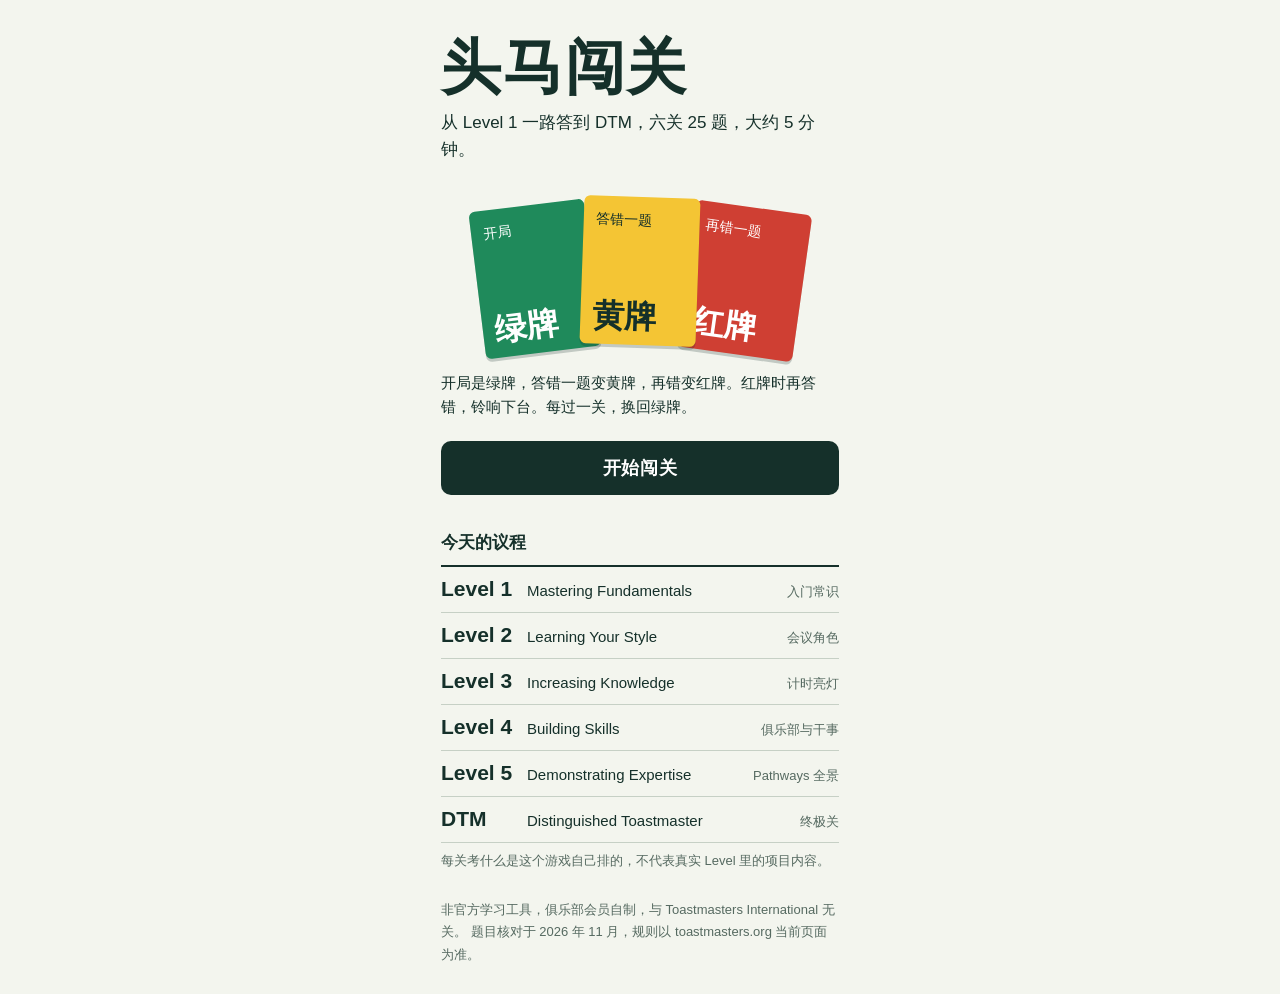
==== index.html @ 8d599dc1 "头马闯关：知识问答小游戏试玩原型" ====
<!doctype html>
<html lang="zh-CN">
<head>
<meta charset="utf-8">
<meta name="viewport" content="width=device-width, initial-scale=1, viewport-fit=cover">
<title>头马闯关：从 Level 1 答到 DTM</title>
<link rel="stylesheet" href="style.css">
</head>
<body>
<main class="app">

    <section class="screen start" id="start">
        <h1 class="start-title">头马闯关</h1>
        <p class="start-sub">从 Level 1 一路答到 DTM，六关 25 题，大约 5 分钟。</p>

        <div class="cards" aria-hidden="true">
            <div class="card card-green"><span>开局</span><b>绿牌</b></div>
            <div class="card card-yellow"><span>答错一题</span><b>黄牌</b></div>
            <div class="card card-red"><span>再错一题</span><b>红牌</b></div>
        </div>
        <p class="start-rule">
            开局是绿牌，答错一题变黄牌，再错变红牌。红牌时再答错，铃响下台。每过一关，换回绿牌。
        </p>

        <button class="primary" id="start-button" type="button">开始闯关</button>
        <p class="best" id="best" hidden></p>

        <h2 class="route-title">今天的议程</h2>
        <ol class="route" id="start-route"></ol>
        <p class="route-note">每关考什么是这个游戏自己排的，不代表真实 Level 里的项目内容。</p>

        <p class="disclaimer">
            非官方学习工具，俱乐部会员自制，与 Toastmasters International 无关。
            题目核对于 2026 年 11 月，规则以 toastmasters.org 当前页面为准。
        </p>
    </section>

    <section class="screen play" id="play" hidden>
        <header class="band" id="band" data-light="green">
            <div class="band-row">
                <div class="band-level">
                    <span class="band-code" id="band-code"></span>
                    <span class="band-name" id="band-name"></span>
                </div>
                <div class="band-light">
                    <ol class="lamps" id="lamps" aria-hidden="true">
                        <li data-lamp="green"></li>
                        <li data-lamp="yellow"></li>
                        <li data-lamp="red"></li>
                    </ol>
                    <span class="band-left" id="band-left"></span>
                </div>
            </div>
            <div class="band-row band-meta">
                <span id="band-progress"></span>
                <span id="band-combo"></span>
                <span class="band-score" id="band-score"></span>
            </div>
        </header>
        <div class="stage" id="stage"></div>
        <div class="dock" id="dock" hidden>
            <button class="primary" id="dock-button" type="button"></button>
        </div>
    </section>

    <section class="screen result" id="result" hidden>
        <div class="shot" id="shot">
            <div class="rosette-wrap" id="rosette" data-tone="green">
                <i class="tail tail-left"></i>
                <i class="tail tail-right"></i>
                <div class="rosette">
                    <div class="rosette-core">
                        <span class="rosette-top">头马闯关</span>
                        <strong class="rosette-title" id="result-title"></strong>
                        <span class="rosette-sub" id="result-sub"></span>
                    </div>
                </div>
            </div>
            <dl class="tally" id="tally"></dl>
            <p class="shot-line" id="result-line"></p>
            <p class="shot-foot" id="result-foot"></p>
        </div>
        <p class="share-hint">截图发到群里，喊人来挑战。</p>
        <button class="primary" id="again-button" type="button">再来一局</button>
        <section class="review" id="review" hidden>
            <h2 class="review-title">错题回顾</h2>
            <ol class="review-list" id="review-list"></ol>
        </section>
        <p class="disclaimer">
            非官方学习工具，与 Toastmasters International 无关。规则以 toastmasters.org 当前页面为准。
        </p>
    </section>

</main>
<script src="questions.js"></script>
<script src="game.js"></script>
</body>
</html>
---- style.css ----
:root {
    --paper: #F3F5EE;
    --sheet: #FFFFFF;
    --ink: #15302A;
    --ink-soft: #566A61;
    --rule: #C6D0C5;
    --green: #1F8A5B;
    --yellow: #F4C534;
    --red: #CF3F33;
    --sans: "PingFang SC", "HarmonyOS Sans SC", "MiSans", "Microsoft YaHei",
        "Noto Sans CJK SC", sans-serif;
    --num: "DIN Alternate", "DIN Condensed", "Avenir Next Condensed", "Roboto Condensed",
        "Arial Narrow", var(--sans);
    --kai: "Kaiti SC", "STKaiti", "KaiTi", "KaiTi_GB2312", var(--sans);
}

* { box-sizing: border-box; }
html, body { margin: 0; }
body {
    background: var(--paper);
    color: var(--ink);
    font-family: var(--sans);
    font-size: 16px;
    line-height: 1.6;
    -webkit-text-size-adjust: 100%;
}
button { font: inherit; color: inherit; cursor: pointer; -webkit-tap-highlight-color: transparent; }
button:disabled { cursor: default; }
button:focus-visible, a:focus-visible { outline: 3px solid var(--ink); outline-offset: 3px; }
[hidden] { display: none !important; }
h1, h2, p, ol, dl, dd, blockquote { margin: 0; padding: 0; }
ol { list-style: none; }

.app { max-width: 430px; margin: 0 auto; }
.screen { padding: 0 16px 28px; }

.primary {
    display: block;
    width: 100%;
    min-height: 54px;
    padding: 12px 16px;
    border: 0;
    border-radius: 10px;
    background: var(--ink);
    color: #fff;
    font-size: 18px;
    font-weight: 600;
    letter-spacing: 0.04em;
}
.primary:active { transform: translateY(1px); }

.disclaimer { margin-top: 28px; font-size: 13px; line-height: 1.7; color: var(--ink-soft); }

/* ── 开始页 ─────────────────────────────────────────────── */
.start { padding-top: 36px; }
.start-title { font-size: 60px; line-height: 1.05; font-weight: 800; letter-spacing: 0.03em; }
.start-sub { margin-top: 10px; font-size: 17px; }

/* 三张计时牌就是规则说明：看一眼就知道答错的代价 */
.cards { display: flex; justify-content: center; margin: 34px 0 26px; }
.card {
    display: flex;
    flex-direction: column;
    justify-content: space-between;
    width: 116px;
    height: 148px;
    padding: 12px 12px 10px;
    border-radius: 6px;
    box-shadow: 0 3px 0 rgba(21, 48, 42, 0.22);
}
.card span { font-size: 14px; }
.card b { font-size: 32px; line-height: 1.1; font-weight: 800; }
.card-green { background: var(--green); color: #fff; transform: rotate(-7deg) translateY(8px); }
.card-yellow {
    position: relative;
    z-index: 1;
    margin: 0 -10px;
    background: var(--yellow);
    transform: rotate(2deg);
}
.card-red { background: var(--red); color: #fff; transform: rotate(8deg) translateY(10px); }
.start-rule { margin-bottom: 22px; font-size: 15px; }
.best { margin-top: 10px; text-align: center; font-size: 14px; color: var(--ink-soft); }

.route-title { margin: 34px 0 8px; font-size: 17px; font-weight: 700; }
.route { border-top: 2px solid var(--ink); }
.route-row {
    display: grid;
    grid-template-columns: 76px 1fr auto;
    align-items: baseline;
    gap: 0 10px;
    padding: 9px 0;
    border-bottom: 1px solid var(--rule);
}
.route-code { font-family: var(--num); font-size: 21px; font-weight: 700; line-height: 1.2; }
.route-name { font-size: 15px; }
.route-short { font-size: 13px; color: var(--ink-soft); white-space: nowrap; }
.route-row.is-done { color: var(--ink-soft); }
.route-row.is-done .route-short { color: var(--green); font-weight: 600; }
.route-row.is-current { box-shadow: inset 5px 0 0 var(--ink); padding-left: 14px; }
.route-row.is-current .route-name { font-weight: 700; }
.route-note { margin-top: 8px; font-size: 13px; color: var(--ink-soft); }

/* ── 游戏页 ─────────────────────────────────────────────── */
.play {
    display: flex;
    flex-direction: column;
    min-height: 100vh;
    min-height: 100dvh;
    padding-bottom: 0;
}

/* 顶上这张牌就是血条：颜色即当前处境 */
.band {
    position: sticky;
    top: 0;
    z-index: 5;
    margin: 0 -16px;
    padding: 12px 16px 10px;
    border-radius: 0 0 14px 14px;
    background: var(--green);
    color: #fff;
    transform-origin: 50% 0;
}
.band[data-light="yellow"] { background: var(--yellow); color: var(--ink); }
.band[data-light="red"] { background: var(--red); }
.band.is-flipping { animation: flip 360ms ease-in-out; }
@keyframes flip {
    0%, 100% { transform: perspective(600px) rotateX(0); }
    50% { transform: perspective(600px) rotateX(-88deg); }
}
.band-row { display: flex; align-items: flex-end; justify-content: space-between; gap: 12px; }
.band-level { display: flex; flex-direction: column; min-width: 0; }
.band-code { font-family: var(--num); font-size: 40px; font-weight: 700; line-height: 1; }
.band-name { margin-top: 2px; font-size: 15px; font-weight: 600; }
.band-light { display: flex; flex-direction: column; align-items: flex-end; flex: none; }
/* 三张小牌垫一块白底，不然绿牌压在绿色的大牌上就看不见了 */
.lamps {
    display: flex;
    align-items: center;
    gap: 4px;
    padding: 4px 6px;
    border-radius: 6px;
    background: #fff;
}
.lamps li { width: 13px; height: 17px; border-radius: 2px; opacity: 0.22; }
.lamps li[data-lamp="green"] { background: var(--green); }
.lamps li[data-lamp="yellow"] { background: var(--yellow); }
.lamps li[data-lamp="red"] { background: var(--red); }
.lamps li.is-on { opacity: 1; transform: scale(1.2); }
.band-left { margin-top: 4px; font-size: 14px; font-weight: 600; }
.band-meta {
    align-items: baseline;
    margin-top: 8px;
    padding-top: 6px;
    border-top: 1px solid rgba(255, 255, 255, 0.45);
    font-size: 14px;
    font-variant-numeric: tabular-nums;
}
.band[data-light="yellow"] .band-meta { border-top-color: rgba(21, 48, 42, 0.35); }
.band-score { margin-left: auto; font-weight: 700; }

.stage { flex: 1; padding: 22px 0 16px; }

.dock {
    position: sticky;
    bottom: 0;
    z-index: 4;
    margin: 0 -16px;
    padding: 14px 16px calc(16px + env(safe-area-inset-bottom));
    background: linear-gradient(to bottom, rgba(243, 245, 238, 0), var(--paper) 30%);
}

/* 过关与关卡介绍 */
.cleared {
    margin-bottom: 22px;
    padding: 12px 14px;
    border: 2px solid var(--ink);
    border-radius: 10px;
}
.cleared-head { font-size: 22px; font-weight: 800; }
.cleared-note { font-size: 15px; }
.intro-name { font-size: 30px; line-height: 1.2; font-weight: 800; }
.intro-gloss { margin: 4px 0 18px; font-size: 18px; color: var(--ink-soft); }
.intro-fact { margin-bottom: 12px; font-size: 16px; }
.intro-fact b { font-weight: 700; }
.intro .route { margin-top: 22px; }

/* 题目 */
.quote {
    position: relative;
    margin-bottom: 24px;
    padding: 14px 16px;
    border: 2px solid var(--ink);
    border-radius: 16px;
    background: var(--sheet);
    font-family: var(--kai);
    font-size: 21px;
    line-height: 1.55;
}
/* 气泡的小尾巴：让这句话读起来是有人在台上说的 */
.quote::after {
    content: "";
    position: absolute;
    left: 28px;
    bottom: -11px;
    width: 18px;
    height: 18px;
    border-right: 2px solid var(--ink);
    border-bottom: 2px solid var(--ink);
    background: var(--sheet);
    transform: rotate(45deg) skew(12deg, 12deg);
}
.q-text { font-size: 20px; line-height: 1.5; font-weight: 700; }
.q-hint { margin-top: 6px; font-size: 14px; color: var(--ink-soft); }

/* 选项排成一张选票：例会上大家就是这样投最佳演讲者的 */
.opts { margin-top: 16px; border-top: 2px solid var(--ink); }
.opt {
    display: flex;
    align-items: flex-start;
    gap: 12px;
    width: 100%;
    padding: 14px 4px;
    border: 0;
    border-bottom: 1px solid var(--rule);
    background: transparent;
    text-align: left;
    font-size: 17px;
    line-height: 1.45;
}
.opt:not(:disabled):active { background: rgba(21, 48, 42, 0.07); }
.opt-box {
    display: grid;
    place-items: center;
    flex: none;
    width: 24px;
    height: 24px;
    margin-top: 1px;
    border: 2px solid var(--ink);
    border-radius: 4px;
    background: var(--sheet);
    color: #fff;
    font-size: 16px;
    font-weight: 800;
    line-height: 1;
}
.opt.is-right { font-weight: 700; }
.opt.is-right .opt-box { border-color: var(--green); background: var(--green); }
.opt.is-right .opt-box::after { content: "✓"; }
.opt.is-wrong { color: var(--red); }
.opt.is-wrong .opt-text { text-decoration: line-through; }
.opt.is-wrong .opt-box { border-color: var(--red); background: var(--red); }
.opt.is-wrong .opt-box::after { content: "✕"; }
.opt.is-dim { opacity: 0.45; }

/* 亮灯题 */
.clock { display: flex; flex-direction: column; align-items: center; margin-bottom: 14px; }
.clock-contest { font-size: 15px; color: var(--ink-soft); }
.clock-time {
    font-family: var(--num);
    font-size: 92px;
    font-weight: 700;
    line-height: 1.05;
    letter-spacing: 0.02em;
    font-variant-numeric: tabular-nums;
}
.lamp-opts { display: grid; grid-template-columns: repeat(3, 1fr); gap: 10px; margin-top: 16px; }
.lamp-opt {
    position: relative;
    min-height: 88px;
    border: 0;
    border-radius: 8px;
    color: #fff;
    font-size: 22px;
    font-weight: 800;
}
.lamp-opt[data-value="green"] { background: var(--green); }
.lamp-opt[data-value="yellow"] { background: var(--yellow); color: var(--ink); }
.lamp-opt[data-value="red"] { background: var(--red); }
.lamp-opt[data-value="none"] {
    grid-column: 1 / -1;
    min-height: 54px;
    border: 2px dashed var(--ink);
    background: transparent;
    color: var(--ink);
    font-size: 18px;
}
.lamp-opt:not(:disabled):active { transform: translateY(2px); }
.lamp-opt.is-right { outline: 4px solid var(--ink); outline-offset: 2px; }
.lamp-opt.is-right::after { content: " ✓"; }
.lamp-opt.is-wrong { opacity: 0.6; text-decoration: line-through; }
.lamp-opt.is-wrong::after { content: " ✕"; }
.lamp-opt.is-dim { opacity: 0.3; }

/* 排序题 */
.slots { margin-top: 14px; border-top: 2px solid var(--ink); }
.slot {
    display: grid;
    grid-template-columns: 70px 1fr;
    align-items: center;
    gap: 10px;
    padding: 6px 0;
    border-bottom: 1px solid var(--rule);
}
.slot-label { font-family: var(--num); font-size: 20px; font-weight: 700; }
.slot-fill {
    min-height: 40px;
    padding: 6px 12px;
    border: 2px dashed var(--rule);
    border-radius: 8px;
    background: transparent;
    text-align: left;
    font-size: 16px;
}
.slot-fill:not(:empty) { border: 2px solid var(--ink); background: var(--sheet); font-weight: 600; }
.slot.is-right .slot-fill { border-color: var(--green); color: var(--green); }
.slot.is-wrong .slot-fill {
    border-color: var(--red);
    color: var(--red);
    text-decoration: line-through;
}
.chips { display: flex; flex-wrap: wrap; gap: 8px; margin-top: 16px; }
.chip {
    padding: 9px 14px;
    border: 2px solid var(--ink);
    border-radius: 22px;
    background: var(--sheet);
    font-size: 16px;
}
.chip:active { background: var(--yellow); }

/* 答题反馈 */
.fb {
    margin-top: 18px;
    padding: 12px 14px 14px;
    border-radius: 10px;
    background: var(--sheet);
    box-shadow: inset 0 5px 0 var(--green);
    scroll-margin-bottom: 110px;
}
.fb-wrong { box-shadow: inset 0 5px 0 var(--red); }
.fb-head { margin-top: 4px; font-size: 19px; font-weight: 800; color: var(--green); }
.fb-wrong .fb-head { color: var(--red); }
.fb-answer { margin-top: 2px; font-size: 17px; font-weight: 700; }
.fb-explain { margin-top: 6px; font-size: 16px; }
.fb-light { margin-top: 8px; font-size: 15px; font-weight: 700; color: var(--red); }
.fb-src { display: inline-block; margin-top: 8px; font-size: 13px; color: var(--ink-soft); }

/* ── 结果页 ─────────────────────────────────────────────── */
.result { padding-top: 20px; }
.shot {
    padding: 22px 20px 16px;
    border: 2px solid var(--ink);
    border-radius: 6px;
    background: var(--sheet);
    text-align: center;
}
/* 奖花：例会上发给最佳演讲者的那种，颜色跟着这一局的表现走 */
.rosette-wrap { --tone: var(--green); --tone-text: #fff; position: relative; height: 292px; }
.rosette-wrap[data-tone="yellow"] { --tone: var(--yellow); --tone-text: var(--ink); }
.rosette-wrap[data-tone="red"] { --tone: var(--red); }
.rosette-wrap[data-tone="out"] { --tone: var(--ink); }
.tail {
    position: absolute;
    top: 150px;
    left: 50%;
    width: 60px;
    height: 140px;
    background: var(--tone);
    filter: brightness(0.82);
    clip-path: polygon(0 0, 100% 0, 100% 100%, 50% 82%, 0 100%);
}
.tail-left { transform: translateX(-76px) rotate(11deg); }
.tail-right { transform: translateX(16px) rotate(-11deg); }
.rosette {
    position: absolute;
    top: 0;
    left: 50%;
    width: 216px;
    height: 216px;
    margin-left: -108px;
    background: var(--tone);
    clip-path: polygon(
        50.0% 0.0%, 56.5% 5.0%, 64.1% 2.0%, 68.9% 8.6%, 77.0% 7.9%, 79.8% 15.6%, 87.8% 17.3%,
        88.3% 25.4%, 95.5% 29.2%, 93.7% 37.2%, 99.5% 42.9%, 95.5% 50.0%, 99.5% 57.1%,
        93.7% 62.8%, 95.5% 70.8%, 88.3% 74.6%, 87.8% 82.7%, 79.8% 84.4%, 77.0% 92.1%,
        68.9% 91.4%, 64.1% 98.0%, 56.5% 95.0%, 50.0% 100.0%, 43.5% 95.0%, 35.9% 98.0%,
        31.1% 91.4%, 23.0% 92.1%, 20.2% 84.4%, 12.2% 82.7%, 11.7% 74.6%, 4.5% 70.8%,
        6.3% 62.8%, 0.5% 57.1%, 4.5% 50.0%, 0.5% 42.9%, 6.3% 37.2%, 4.5% 29.2%, 11.7% 25.4%,
        12.2% 17.3%, 20.2% 15.6%, 23.0% 7.9%, 31.1% 8.6%, 35.9% 2.0%, 43.5% 5.0%
    );
}
.rosette-core {
    position: absolute;
    inset: 24px;
    display: flex;
    flex-direction: column;
    align-items: center;
    justify-content: center;
    border-radius: 50%;
    background: var(--sheet);
    box-shadow: inset 0 0 0 3px var(--sheet), inset 0 0 0 5px var(--tone);
}
.rosette-top { font-size: 13px; letter-spacing: 0.2em; color: var(--ink-soft); }
.rosette-title { margin: 2px 0 4px; font-size: 34px; line-height: 1.15; font-weight: 800; }
.rosette-sub { font-size: 14px; font-weight: 600; }
.shot.is-stamped .rosette { animation: pin 320ms cubic-bezier(0.2, 0.9, 0.3, 1.25) both; }
@keyframes pin {
    from { transform: scale(1.5) rotate(-14deg); opacity: 0; }
    to { transform: scale(1) rotate(0); opacity: 1; }
}

.tally { margin-top: 6px; border-top: 2px solid var(--ink); text-align: left; }
.tally-row {
    display: flex;
    justify-content: space-between;
    align-items: baseline;
    padding: 8px 2px;
    border-bottom: 1px dashed var(--rule);
}
.tally dt { font-size: 15px; color: var(--ink-soft); }
.tally dd {
    font-family: var(--num);
    font-size: 22px;
    font-weight: 700;
    font-variant-numeric: tabular-nums;
}
.shot-line { margin-top: 14px; font-size: 16px; font-weight: 600; text-align: left; }
.shot-foot { margin-top: 12px; font-size: 12px; color: var(--ink-soft); text-align: left; }
.share-hint { margin: 12px 0; text-align: center; font-size: 14px; color: var(--ink-soft); }

.review { margin-top: 30px; }
.review-title { font-size: 20px; font-weight: 800; }
.review-list { margin-top: 8px; border-top: 2px solid var(--ink); }
.review-item { padding: 12px 0; border-bottom: 1px solid var(--rule); }
.review-quote { font-family: var(--kai); font-size: 17px; }
.review-q { font-size: 16px; font-weight: 700; }
.review-a { margin-top: 2px; font-size: 16px; font-weight: 700; color: var(--green); }
.review-explain { margin-top: 2px; font-size: 15px; color: var(--ink-soft); }

@media (prefers-reduced-motion: reduce) {
    .band.is-flipping, .shot.is-stamped .rosette { animation: none; }
}
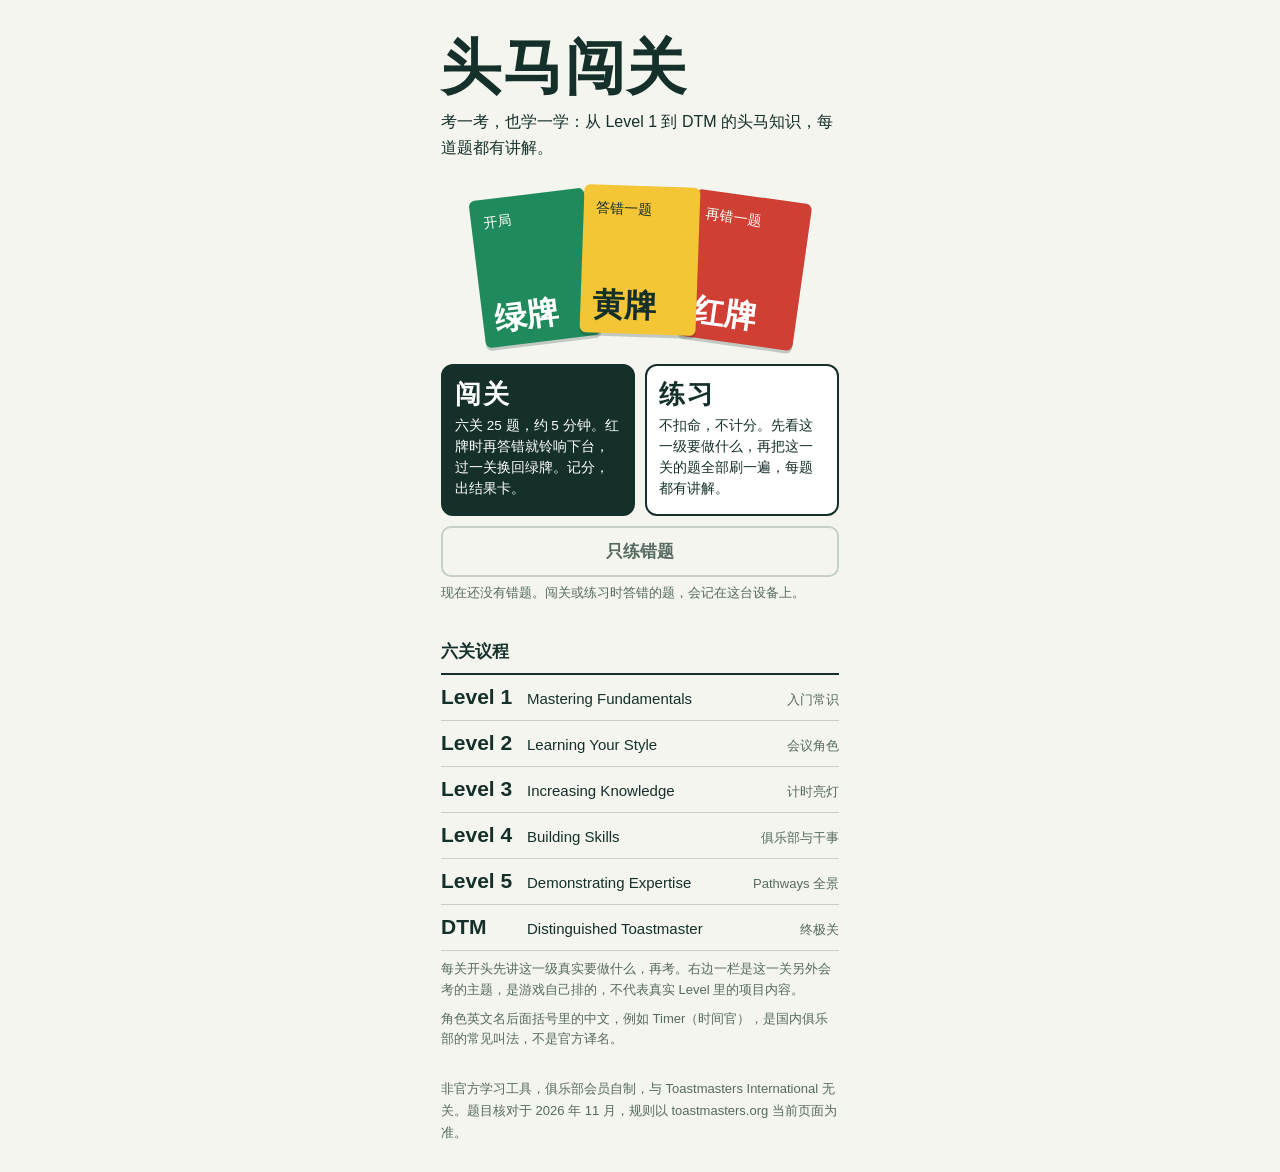
==== commit 790dde26: "第二轮：加详细讲解、练习模式、只练错题、知识卡和审题页，题库增至 69 道" ====
--- a/index.html
+++ b/index.html
@@ -11,28 +11,49 @@
 
     <section class="screen start" id="start">
         <h1 class="start-title">头马闯关</h1>
-        <p class="start-sub">从 Level 1 一路答到 DTM，六关 25 题，大约 5 分钟。</p>
+        <p class="start-sub">考一考，也学一学：从 Level 1 到 DTM 的头马知识，每道题都有讲解。</p>
 
         <div class="cards" aria-hidden="true">
             <div class="card card-green"><span>开局</span><b>绿牌</b></div>
             <div class="card card-yellow"><span>答错一题</span><b>黄牌</b></div>
             <div class="card card-red"><span>再错一题</span><b>红牌</b></div>
         </div>
-        <p class="start-rule">
-            开局是绿牌，答错一题变黄牌，再错变红牌。红牌时再答错，铃响下台。每过一关，换回绿牌。
+
+        <div class="modes">
+            <button class="mode mode-challenge" id="challenge-button" type="button">
+                <b>闯关</b>
+                <span>六关 25 题，约 5 分钟。红牌时再答错就铃响下台，过一关换回绿牌。记分，出结果卡。</span>
+            </button>
+            <button class="mode mode-practice" id="practice-button" type="button">
+                <b>练习</b>
+                <span>不扣命，不计分。先看这一级要做什么，再把这一关的题全部刷一遍，每题都有讲解。</span>
+            </button>
+        </div>
+        <button class="secondary" id="wrong-button" type="button">只练错题</button>
+        <p class="wrong-note" id="wrong-note"></p>
+        <p class="best" id="best" hidden></p>
+
+        <h2 class="route-title">六关议程</h2>
+        <ol class="route" id="start-route"></ol>
+        <p class="route-note">
+            每关开头先讲这一级真实要做什么，再考。右边一栏是这一关另外会考的主题，是游戏自己排的，不代表真实
+            Level 里的项目内容。
+        </p>
+        <p class="route-note">
+            角色英文名后面括号里的中文，例如 Timer（时间官），是国内俱乐部的常见叫法，不是官方译名。
         </p>
 
-        <button class="primary" id="start-button" type="button">开始闯关</button>
-        <p class="best" id="best" hidden></p>
+        <p class="disclaimer">
+            非官方学习工具，俱乐部会员自制，与 Toastmasters International 无关。题目核对于
+            2026 年 11 月，规则以 toastmasters.org 当前页面为准。
+        </p>
+    </section>
 
-        <h2 class="route-title">今天的议程</h2>
-        <ol class="route" id="start-route"></ol>
-        <p class="route-note">每关考什么是这个游戏自己排的，不代表真实 Level 里的项目内容。</p>
-
-        <p class="disclaimer">
-            非官方学习工具，俱乐部会员自制，与 Toastmasters International 无关。
-            题目核对于 2026 年 11 月，规则以 toastmasters.org 当前页面为准。
-        </p>
+    <section class="screen pick" id="pick" hidden>
+        <button class="text-button" id="pick-back" type="button">回首页</button>
+        <h1 class="pick-title">练习模式</h1>
+        <p class="pick-sub">挑一关。不扣命，不计分，这一关的题全部过一遍，答错的会记进错题本。</p>
+        <ol class="pick-list" id="pick-list"></ol>
     </section>
 
     <section class="screen play" id="play" hidden>
@@ -55,6 +76,7 @@
                 <span id="band-progress"></span>
                 <span id="band-combo"></span>
                 <span class="band-score" id="band-score"></span>
+                <button class="band-exit" id="band-exit" type="button" hidden>回首页</button>
             </div>
         </header>
         <div class="stage" id="stage"></div>
@@ -81,9 +103,14 @@
             <p class="shot-foot" id="result-foot"></p>
         </div>
         <p class="share-hint">截图发到群里，喊人来挑战。</p>
-        <button class="primary" id="again-button" type="button">再来一局</button>
+        <div class="result-actions">
+            <button class="primary" id="again-button" type="button">再来一局</button>
+            <button class="secondary" id="result-wrong" type="button" hidden></button>
+            <button class="secondary" id="result-home" type="button">回首页</button>
+        </div>
         <section class="review" id="review" hidden>
-            <h2 class="review-title">错题回顾</h2>
+            <h2 class="review-title">这一局答错的题</h2>
+            <p class="review-sub">每道题下面是完整讲解。这些题已经记进错题本。</p>
             <ol class="review-list" id="review-list"></ol>
         </section>
         <p class="disclaimer">
--- a/style.css
+++ b/style.css
@@ -48,16 +48,36 @@
     letter-spacing: 0.04em;
 }
 .primary:active { transform: translateY(1px); }
+.secondary {
+    display: block;
+    width: 100%;
+    min-height: 50px;
+    padding: 10px 16px;
+    border: 2px solid var(--ink);
+    border-radius: 10px;
+    background: transparent;
+    font-size: 17px;
+    font-weight: 600;
+}
+.secondary:disabled { border-color: var(--rule); color: var(--ink-soft); }
+.text-button {
+    padding: 8px 0;
+    border: 0;
+    background: transparent;
+    font-size: 15px;
+    text-decoration: underline;
+    text-underline-offset: 3px;
+}
 
 .disclaimer { margin-top: 28px; font-size: 13px; line-height: 1.7; color: var(--ink-soft); }
 
 /* ── 开始页 ─────────────────────────────────────────────── */
 .start { padding-top: 36px; }
 .start-title { font-size: 60px; line-height: 1.05; font-weight: 800; letter-spacing: 0.03em; }
-.start-sub { margin-top: 10px; font-size: 17px; }
+.start-sub { margin-top: 10px; font-size: 16px; }
 
 /* 三张计时牌就是规则说明：看一眼就知道答错的代价 */
-.cards { display: flex; justify-content: center; margin: 34px 0 26px; }
+.cards { display: flex; justify-content: center; margin: 26px 0 30px; }
 .card {
     display: flex;
     flex-direction: column;
@@ -79,8 +99,50 @@
     transform: rotate(2deg);
 }
 .card-red { background: var(--red); color: #fff; transform: rotate(8deg) translateY(10px); }
-.start-rule { margin-bottom: 22px; font-size: 15px; }
-.best { margin-top: 10px; text-align: center; font-size: 14px; color: var(--ink-soft); }
+
+/* 闯关和练习是并排的两个入口：一个考，一个学，谁也不是谁的附属 */
+.modes { display: grid; grid-template-columns: 1fr 1fr; gap: 10px; margin-bottom: 10px; }
+.mode {
+    display: flex;
+    flex-direction: column;
+    gap: 6px;
+    padding: 14px 12px 14px;
+    border: 2px solid var(--ink);
+    border-radius: 12px;
+    text-align: left;
+}
+.mode b { font-size: 26px; line-height: 1.15; font-weight: 800; letter-spacing: 0.06em; }
+.mode span { font-size: 13.5px; line-height: 1.55; }
+.mode-challenge { background: var(--ink); color: #fff; }
+.mode-practice { background: var(--sheet); }
+.mode:active { transform: translateY(1px); }
+.wrong-note { margin-top: 6px; font-size: 13px; color: var(--ink-soft); }
+.best { margin-top: 10px; font-size: 14px; color: var(--ink-soft); }
+
+/* ── 练习选关 ───────────────────────────────────────────── */
+.pick { padding-top: 14px; }
+.pick-title { margin-top: 6px; font-size: 40px; line-height: 1.15; font-weight: 800; }
+.pick-sub { margin: 8px 0 18px; font-size: 15px; }
+.pick-list { border-top: 2px solid var(--ink); }
+.pick-row { border-bottom: 1px solid var(--rule); }
+.pick-button {
+    display: grid;
+    grid-template-columns: 76px 1fr auto;
+    align-items: center;
+    gap: 0 10px;
+    width: 100%;
+    padding: 12px 0;
+    border: 0;
+    background: transparent;
+    text-align: left;
+}
+.pick-button:active { background: rgba(21, 48, 42, 0.07); }
+.pick-code { font-family: var(--num); font-size: 22px; font-weight: 700; }
+.pick-text { display: flex; flex-direction: column; min-width: 0; }
+.pick-text b { font-size: 15px; font-weight: 700; }
+.pick-text span { font-size: 13px; color: var(--ink-soft); }
+.pick-count { display: flex; flex-direction: column; align-items: flex-end; font-size: 14px; }
+.pick-count em { font-style: normal; font-size: 13px; font-weight: 700; color: var(--red); }
 
 .route-title { margin: 34px 0 8px; font-size: 17px; font-weight: 700; }
 .route { border-top: 2px solid var(--ink); }
@@ -124,6 +186,7 @@
 }
 .band[data-light="yellow"] { background: var(--yellow); color: var(--ink); }
 .band[data-light="red"] { background: var(--red); }
+.band[data-light="practice"] { background: var(--ink); }
 .band.is-flipping { animation: flip 360ms ease-in-out; }
 @keyframes flip {
     0%, 100% { transform: perspective(600px) rotateX(0); }
@@ -159,6 +222,16 @@
 }
 .band[data-light="yellow"] .band-meta { border-top-color: rgba(21, 48, 42, 0.35); }
 .band-score { margin-left: auto; font-weight: 700; }
+.band-exit {
+    margin-left: auto;
+    padding: 0;
+    border: 0;
+    background: transparent;
+    color: inherit;
+    font-size: 14px;
+    text-decoration: underline;
+    text-underline-offset: 3px;
+}
 
 .stage { flex: 1; padding: 22px 0 16px; }
 
@@ -181,8 +254,41 @@
 .cleared-head { font-size: 22px; font-weight: 800; }
 .cleared-note { font-size: 15px; }
 .intro-name { font-size: 30px; line-height: 1.2; font-weight: 800; }
-.intro-gloss { margin: 4px 0 18px; font-size: 18px; color: var(--ink-soft); }
-.intro-fact { margin-bottom: 12px; font-size: 16px; }
+.intro-gloss { margin: 4px 0 16px; font-size: 18px; color: var(--ink-soft); }
+.intro-fact { margin: 14px 0 12px; font-size: 15px; }
+
+/* 知识卡：做成议程纸上的一栏，先讲这一级真实要做什么，后面的题才考 */
+.know { padding: 12px 14px 12px; border-radius: 10px; background: var(--sheet); }
+.know-title { margin: 0 0 6px; font-size: 18px; font-weight: 800; }
+.know-list { margin: 0; padding: 0; list-style: none; }
+.know-list li {
+    position: relative;
+    padding: 7px 0 7px 16px;
+    border-top: 1px dashed var(--rule);
+    font-size: 15px;
+    line-height: 1.6;
+}
+.know-list li::before {
+    content: "";
+    position: absolute;
+    left: 0;
+    top: 17px;
+    width: 7px;
+    height: 7px;
+    background: var(--ink);
+}
+.know-note {
+    padding-top: 8px;
+    border-top: 1px dashed var(--rule);
+    font-size: 14px;
+    color: var(--ink-soft);
+}
+
+/* 练完一关的小结 */
+.done-title { font-size: 30px; line-height: 1.2; font-weight: 800; }
+.done-note { margin: 6px 0 18px; font-size: 16px; }
+.done-actions, .result-actions { display: grid; gap: 10px; }
+.done .review-title { margin-top: 28px; }
 .intro-fact b { font-weight: 700; }
 .intro .route { margin-top: 22px; }
 
@@ -345,7 +451,35 @@
 .fb-answer { margin-top: 2px; font-size: 17px; font-weight: 700; }
 .fb-explain { margin-top: 6px; font-size: 16px; }
 .fb-light { margin-top: 8px; font-size: 15px; font-weight: 700; color: var(--red); }
-.fb-src { display: inline-block; margin-top: 8px; font-size: 13px; color: var(--ink-soft); }
+.fb-note { margin-top: 8px; font-size: 14px; font-weight: 600; color: var(--ink-soft); }
+
+/* 展开讲讲：答错自动摊开，答对先折着 */
+.detail { margin-top: 10px; border-top: 1px dashed var(--rule); }
+.detail summary {
+    padding: 8px 0 6px;
+    font-size: 15px;
+    font-weight: 700;
+    cursor: pointer;
+    text-decoration: underline;
+    text-underline-offset: 3px;
+}
+.detail[open] summary { text-decoration: none; }
+.detail-text { padding-bottom: 4px; font-size: 15px; line-height: 1.7; }
+
+.src-line { margin-top: 8px; font-size: 13px; line-height: 1.6; color: var(--ink-soft); }
+.src-line a { color: inherit; }
+.report { margin-top: 8px; }
+.report-button {
+    padding: 4px 10px;
+    border: 1px solid var(--rule);
+    border-radius: 14px;
+    background: transparent;
+    font-size: 13px;
+    color: var(--ink-soft);
+}
+.report-status { margin-top: 6px; font-size: 13px; font-weight: 600; }
+/* 只是给老式复制接口借用的输入框，不该被看见 */
+.copy-area { position: fixed; top: 0; left: 0; width: 1px; height: 1px; opacity: 0; }
 
 /* ── 结果页 ─────────────────────────────────────────────── */
 .result { padding-top: 20px; }
@@ -437,7 +571,9 @@
 .review-quote { font-family: var(--kai); font-size: 17px; }
 .review-q { font-size: 16px; font-weight: 700; }
 .review-a { margin-top: 2px; font-size: 16px; font-weight: 700; color: var(--green); }
-.review-explain { margin-top: 2px; font-size: 15px; color: var(--ink-soft); }
+.review-explain { margin-top: 2px; font-size: 15px; font-weight: 600; }
+.review-detail { margin-top: 4px; font-size: 15px; line-height: 1.7; }
+.review-sub { margin-top: 2px; font-size: 14px; color: var(--ink-soft); }
 
 @media (prefers-reduced-motion: reduce) {
     .band.is-flipping, .shot.is-stamped .rosette { animation: none; }
